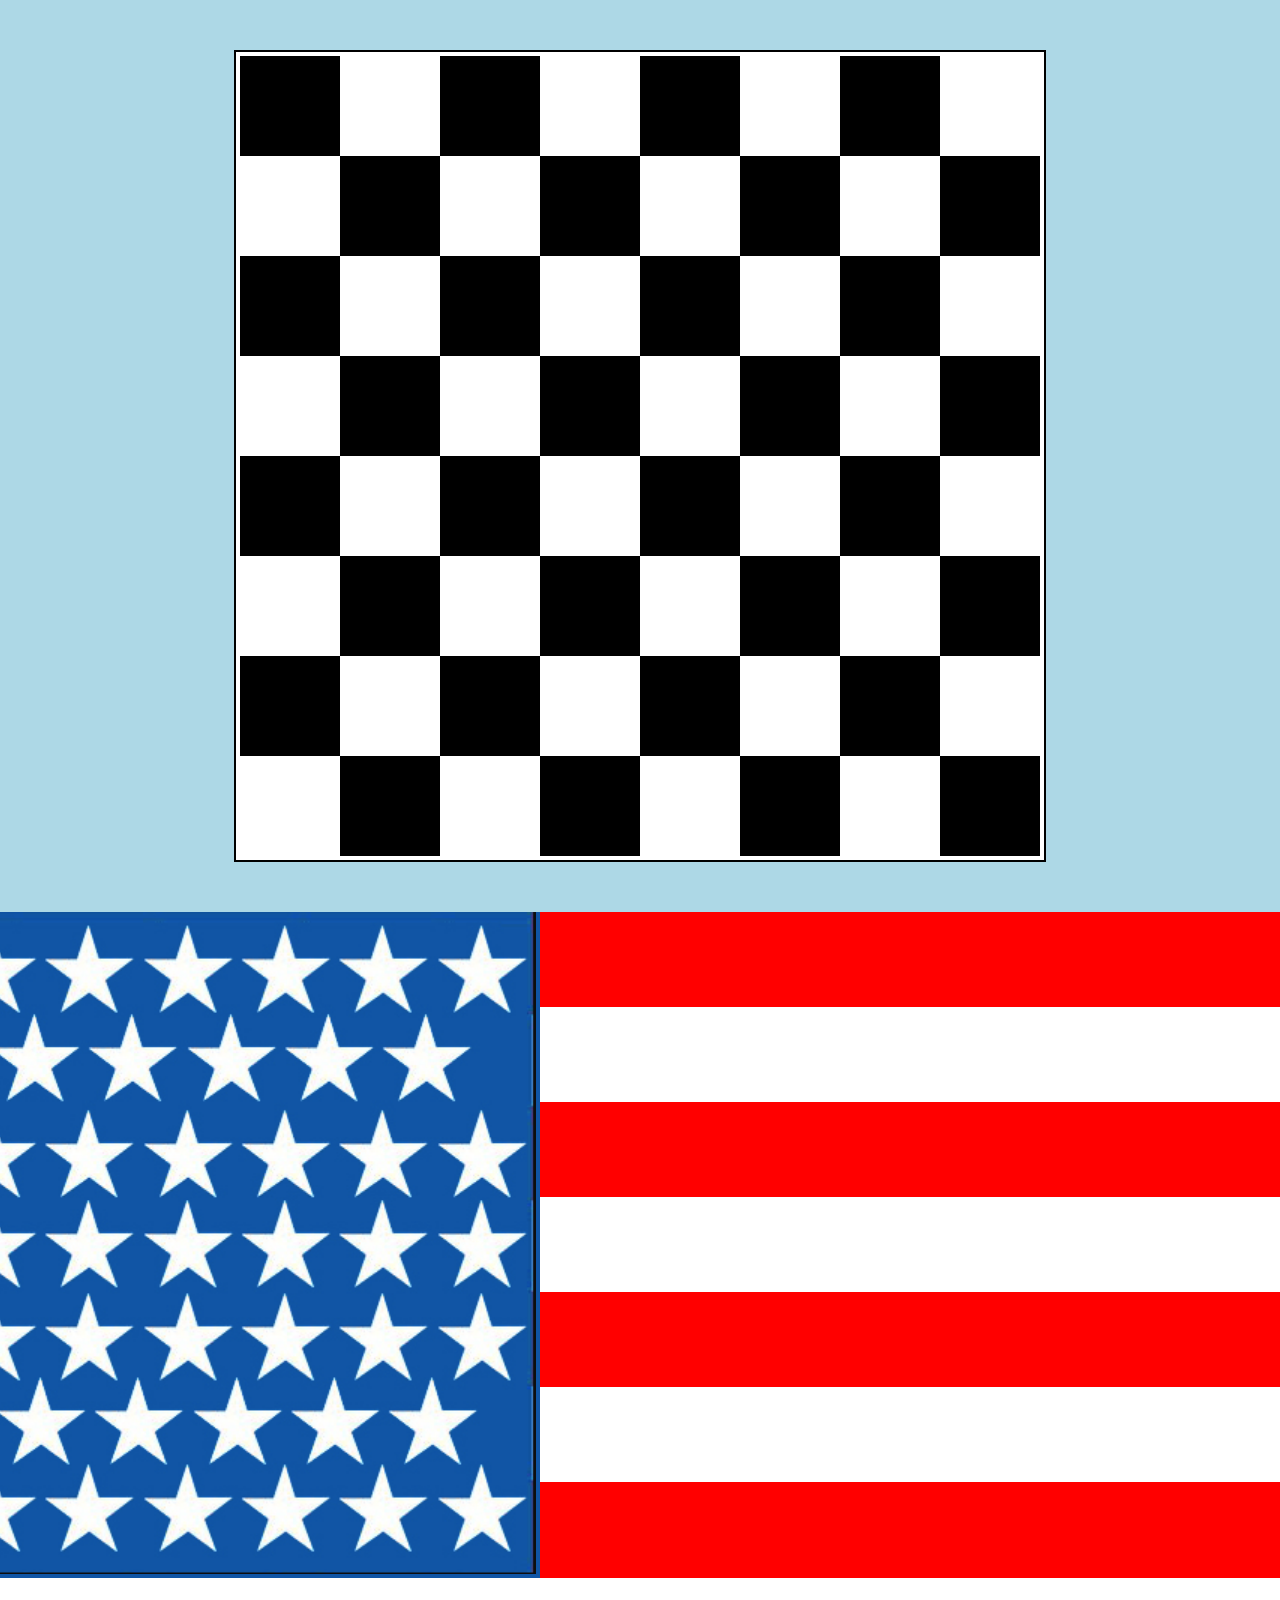
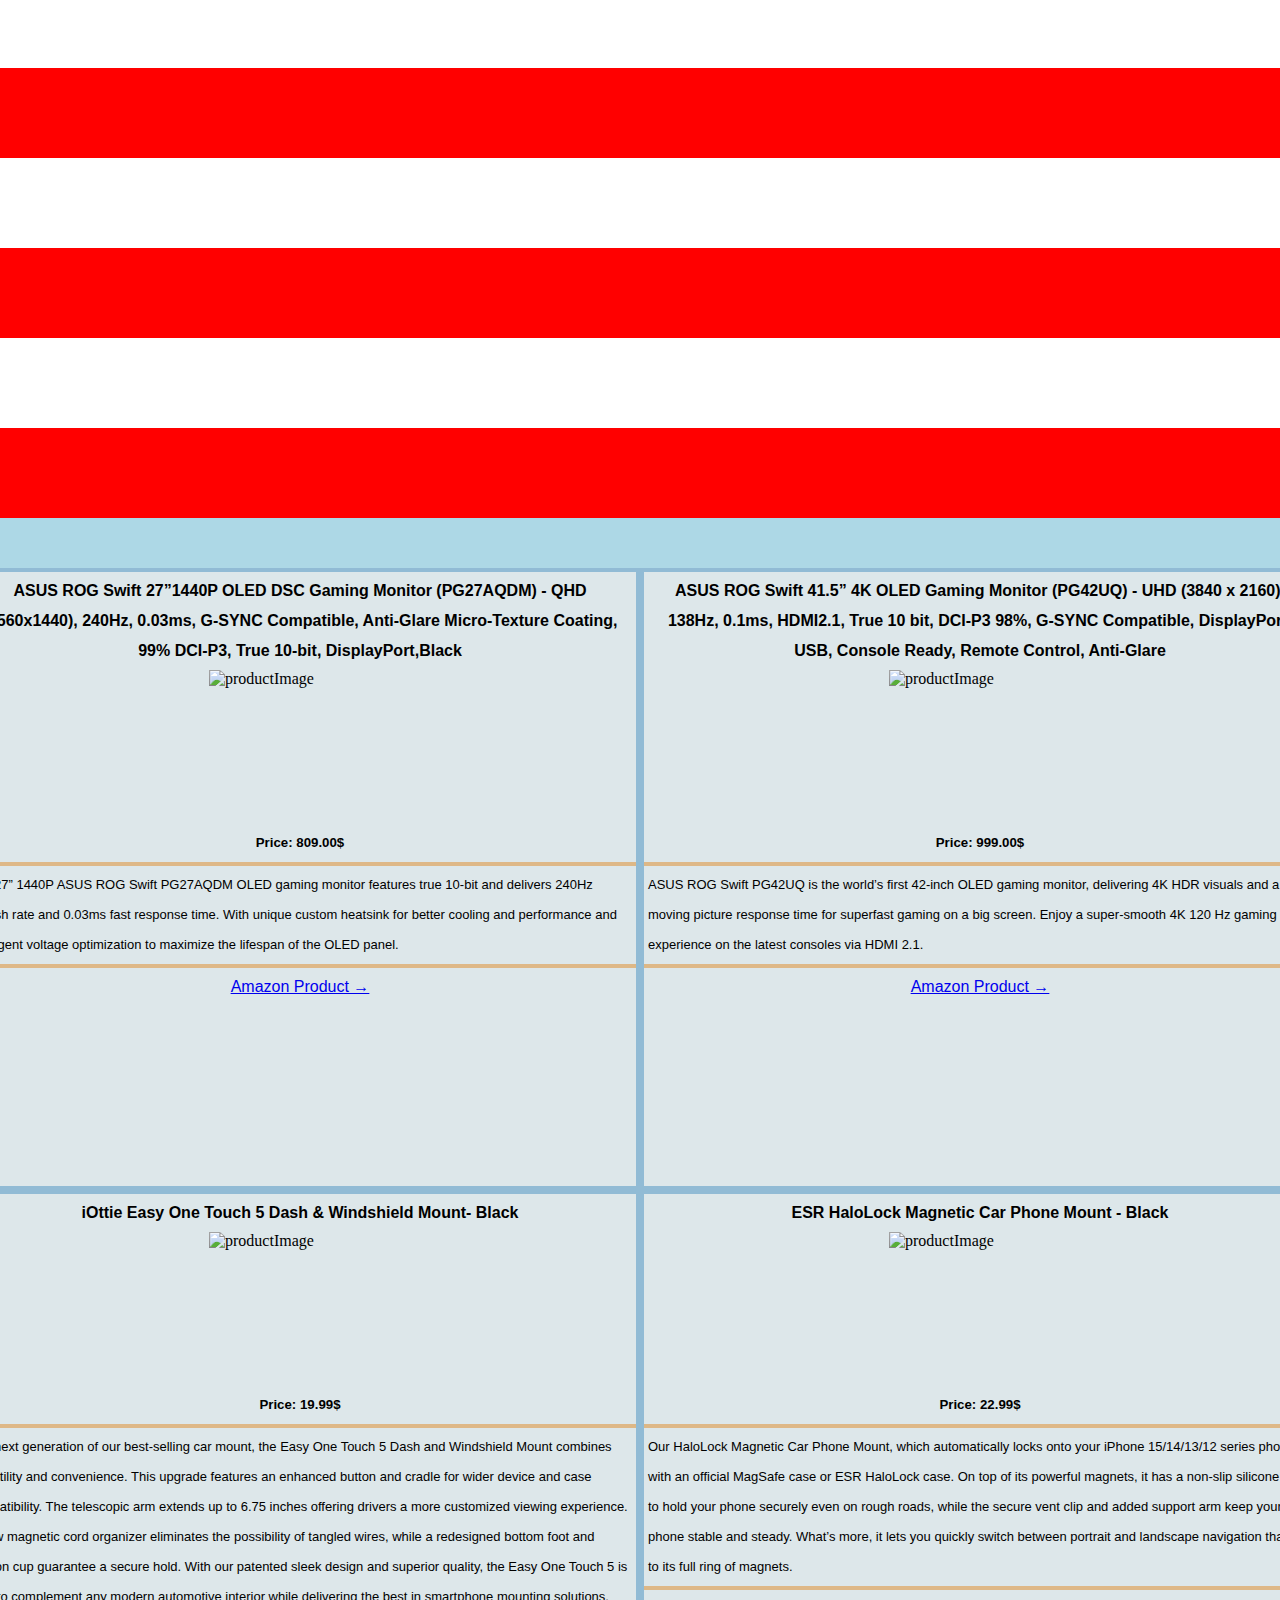
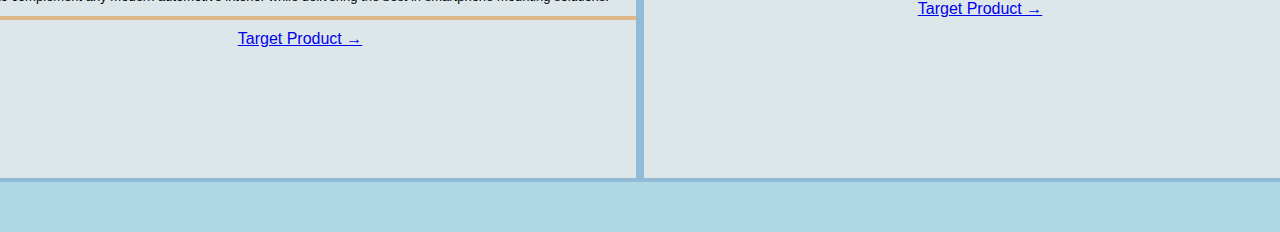
==== index.html @ a72a8251 "first commit" ====
<!DOCTYPE html>
<html lang="en">
<head>
    <meta charset="UTF-8">
    <meta name="viewport" content="width=device-width, initial-scale=1.0">
    <title>Document</title>
    <link rel="stylesheet" href="stylesheet.css">
</head>
<body>
    <div id="gridHolder">

        <div class="black"></div>
        <div class="white"></div>
        <div class="black"></div>
        <div class="white"></div>
        <div class="black"></div>
        <div class="white"></div>
        <div class="black"></div>
        <div class="white"></div>
        
        <div class="white"></div>
        <div class="black"></div>
        <div class="white"></div>
        <div class="black"></div>
        <div class="white"></div>
        <div class="black"></div>
        <div class="white"></div>
        <div class="black"></div>

        <div class="black"></div>
        <div class="white"></div>
        <div class="black"></div>
        <div class="white"></div>
        <div class="black"></div>
        <div class="white"></div>
        <div class="black"></div>
        <div class="white"></div>

        <div class="white"></div>
        <div class="black"></div>
        <div class="white"></div>
        <div class="black"></div>
        <div class="white"></div>
        <div class="black"></div>
        <div class="white"></div>
        <div class="black"></div>

        <div class="black"></div>
        <div class="white"></div>
        <div class="black"></div>
        <div class="white"></div>
        <div class="black"></div>
        <div class="white"></div>
        <div class="black"></div>
        <div class="white"></div>

        <div class="white"></div>
        <div class="black"></div>
        <div class="white"></div>
        <div class="black"></div>
        <div class="white"></div>
        <div class="black"></div>
        <div class="white"></div>
        <div class="black"></div>

        <div class="black"></div>
        <div class="white"></div>
        <div class="black"></div>
        <div class="white"></div>
        <div class="black"></div>
        <div class="white"></div>
        <div class="black"></div>
        <div class="white"></div>

        <div class="white"></div>
        <div class="black"></div>
        <div class="white"></div>
        <div class="black"></div>
        <div class="white"></div>
        <div class="black"></div>
        <div class="white"></div>
        <div class="black"></div>

    </div>
    <table id="flag">
        <tr>
            <th rowspan="7" >
                <img src="stars (2).png" alt="50 stars">
            </th>
            <th class="LRed"></th>
        </tr>
        <tr>
            <td></td>
        </tr>
        <tr>
            <td class="LRed"></td>
        </tr>
        <tr>
            <td ></td>
        </tr>
        <tr>
            <td class="LRed"></td>
        </tr>
        <tr>
            <td></td>
        </tr>
        <tr>
            <td class="LRed"></td>
        </tr>
        <div> <!--Holds bottom flag stripes-->
            <tr>
                <td colspan="2" ></td>
            </tr>
            <tr>
                <td class="LRed" colspan="2" ></td>
            </tr>
            <tr>
                <td colspan="2" ></td>
            </tr>
            <tr>
                <td class="LRed" colspan="2" ></td>
            </tr>
            <tr>
                <td colspan="2" ></td>
            </tr>
            <tr>
                <td class="LRed" colspan="2" ></td>
            </tr>
        </div>
    </table>

    <div id="productGrid" >
        <div id="P1">
            <h4>JONSBO D41 MESH SC Black ATX Computer Case with Screen, ATX Motherboard PC Case/Support RTX 4090(335-400mm) GPU 360/280AIO,Power ATX/SFX: 100mm-220mm Multiple Tool-Free Design,Black</h4>
            <img src="https://m.media-amazon.com/images/I/7111nfbQIpL._AC_SX466_.jpg" alt="productImage">
            <h5>Price: 157.90$</h5>
            <p>
                Note : If the screen has compatibility problems during installation, please contact customer service for solutions. (AIDA64 software needs to be purchased by users)
D41 "Pine cone" series-Mesh Screen ATX PC CASE ,Computer Case Size :H407*W205*D452mm
Motherboard : ATX/MATX motherboard
Air cooler:168mm high-order / [Support AIO]:360/280/240 (Top) 360/240 (Bottom)
GPU:335-400mm [PSU]: ATX/SFX:100-220mm L max
            </p>
            <a href="https://www.amazon.com/D41-Computer-Mainboard-Support-335-400mm/dp/B0BQJ68G5K/ref=sr_1_2_sspa?crid=2MWH89O75BK4S&dib=eyJ2IjoiMSJ9.[base64].QCuR4BpQ4I6G1hIGK-1WYgpMbHZTT0V0t37l5tpDilo&dib_tag=se&keywords=pc%2Bcases&qid=1713499381&sprefix=pc%2Bcases%2Caps%2C92&sr=8-2-spons&sp_csd=d2lkZ2V0TmFtZT1zcF9hdGY&th=1" >Amazon Product &rightarrow;</a>
        </div>
        <div id="P2">
            <h4>ASUS ROG Swift 27”1440P OLED DSC Gaming Monitor (PG27AQDM) - QHD (2560x1440), 240Hz, 0.03ms, G-SYNC Compatible, Anti-Glare Micro-Texture Coating, 99% DCI-P3, True 10-bit, DisplayPort,Black</h4>
            <img src="https://m.media-amazon.com/images/I/71PGYEFoiuL._AC_SX466_.jpg" alt="productImage">
            <h5>Price: 809.00$</h5>
            <p>
                The 27” 1440P ASUS ROG Swift PG27AQDM OLED gaming monitor features true 10-bit and delivers 240Hz refresh rate and 0.03ms fast response time. With unique custom heatsink for better cooling and performance and intelligent voltage optimization to maximize the lifespan of the OLED panel.
            </p>
            <a href="https://www.amazon.com/ASUS-Swift-Gaming-Monitor-PG27AQDM/dp/B0BZRBYLP1?ref_=Oct_DLandingS_D_4c0e8396_5&th=1" >Amazon Product &rightarrow;</a>
        </div>
        <div id="P3">
            <h4>ASUS ROG Swift 41.5” 4K OLED Gaming Monitor (PG42UQ) - UHD (3840 x 2160), 138Hz, 0.1ms, HDMI2.1, True 10 bit, DCI-P3 98%, G-SYNC Compatible, DisplayPort, USB, Console Ready, Remote Control, Anti-Glare</h4>
            <img src="https://m.media-amazon.com/images/I/910P2G2Nf-L._AC_SX466_.jpg" alt="productImage">
            <h5>Price: 999.00$</h5>
            <p>
                ASUS ROG Swift PG42UQ is the world’s first 42-inch OLED gaming monitor, delivering 4K HDR visuals and a 1ms moving picture response time for superfast gaming on a big screen. Enjoy a super-smooth 4K 120 Hz gaming experience on the latest consoles via HDMI 2.1.
            </p>
            <a href="https://www.amazon.com/ASUS-Swift-Gaming-Monitor-PG42UQ/dp/B0BBSV1LK5?ref_=Oct_DLandingS_D_4c0e8396_14&th=1" >Amazon Product &rightarrow;</a>
        </div>
        <div id="P4">
            <h4>Intex PureSpa Plus 6 Person Portable Inflatable Square Hot Tub Spa with 190 Bubble Jets and Built In Heater Pump</h4>
            <img src="https://target.scene7.com/is/image/Target/GUEST_47d8d21c-d533-4de1-a53d-e4fa195ba556?wid=1200&hei=1200&qlt=80&fmt=webp" alt="productImage">
            <h5>Price: 679.99$</h5>
            <p>
                Let your worries bubble away as you unwind in the Intex PureSpa Plus Portable Inflatable Hot Tub. The PureSpa provides relaxation at the touch of a button with its easy-to-use wireless, removable control panel and Intex Link Spa Management for remote control. High-powered bubble jets surround the interior of the spa while the heating system adjusts to fit your preferences. 1 built-in color-changing LED light, headrests, and a built-in hard water treatment system that stops calcium buildup to keep your spa comfortable. The included spa cover is up to 50-percent more energy efficient than standard covers and protects the spa from damage. Set up is easy and ready for water in just about 20 minutes with FastFill inflation. Package includes tub, energy-efficient cover, electronic control unit with heater, air blower/filtration pump/hard water system/saltwater sanitation, FastFill inflation system, 2 headrests, 1 LED light, thermal ground cloth, carry bag, 4 filter cartridges, and test strip. If you've always wanted a hot tub without permanently taking up space on your patio, this PureSpa Plus hot tub is a relaxation game-changer.
            </p>
            <a href="https://www.target.com/p/intex-purespa-plus-6-person-portable-inflatable-square-hot-tub-spa-with-190-bubble-jets-and-built-in-heater-pump/-/A-87716352?preselect=84821923#lnk=sametab" >Target Product &rightarrow;</a>
        </div>
        <div id="P5">
            <h4>Schwinn Roanoke 29" Adult Step Over Electric Mountain Bike - Teal</h4>
            <img src="https://target.scene7.com/is/image/Target/GUEST_815577e6-a37c-40b7-a6cf-c5a6e560f3e9?wid=1200&hei=1200&qlt=80&fmt=webp" alt="productImage">
            <h5>Price: 1,199.99$</h5>
            <p>
                The Roanoke mountain electric bike by Schwinn lets you explore more than ever before. Take on new singletrack trails or just cruise around town – you can do it all without worrying about long distances or steep hills. The Roanoke features a 500-watt brushless hub-drive pedal assist motor that gives you a boost while you pedal, up to 20 mph. Choose between several levels of assistance, or ride without it completely – you’re always in control. You can also use the throttle to accelerate without using the pedals, up to 20 MPH. The 540-watt-hour internal downtube battery lasts for approximately 35 miles on a single charge, depending on conditions. Easily recharge in 4 hours with a standard household outlet and included charging cable. The Roanoke also features an aluminum frame with suspension fork, 7-speed drivetrain, and mechanical disc brakes. Like all Schwinn e-bikes, the Roanoke comes with a 2-year warranty on the battery and electric assist parts, and a lifetime warranty on the frame and fork. Power up your adventure with the Roanoke by Schwinn.
            </p>
            <a href="https://www.target.com/p/schwinn-roanoke-29-34-adult-step-over-electric-mountain-bike-teal/-/A-89538613#lnk=sametab" >Target Product &rightarrow;</a>
        </div>
        <div id="P6">
            <h4>iOttie Easy One Touch 5 Dash & Windshield Mount- Black</h4>
            <img src="https://target.scene7.com/is/image/Target/GUEST_9ac80865-a00d-416d-8f42-c12de88841bc?wid=1200&hei=1200&qlt=80&fmt=webp" alt="productImage">
            <h5>Price: 19.99$</h5>
            <p>
                The next generation of our best-selling car mount, the Easy One Touch 5 Dash and Windshield Mount combines versatility and convenience. This upgrade features an enhanced button and cradle for wider device and case compatibility.

The telescopic arm extends up to 6.75 inches offering drivers a more customized viewing experience. A new magnetic cord organizer eliminates the possibility of tangled wires, while a redesigned bottom foot and suction cup guarantee a secure hold.

With our patented sleek design and superior quality, the Easy One Touch 5 is sure to complement any modern automotive interior while delivering the best in smartphone mounting solutions.
            </p>
            <a href="https://www.target.com/p/iottie-easy-one-touch-5-dash-38-windshield-mount-black/-/A-81913914#lnk=sametab" >Target Product &rightarrow;</a>
        </div>
        <div id="P7">
            <h4>ESR HaloLock Magnetic Car Phone Mount - Black</h4>
            <img src="https://target.scene7.com/is/image/Target/GUEST_336896fd-e600-4435-b511-1037d095840a?wid=1200&hei=1200&qlt=80&fmt=webp" alt="productImage">
            <h5>Price: 22.99$</h5>
            <p>
                Our HaloLock Magnetic Car Phone Mount, which automatically locks onto your iPhone 15/14/13/12 series phone with an official MagSafe case or ESR HaloLock case. On top of its powerful magnets, it has a non-slip silicone ring to hold your phone securely even on rough roads, while the secure vent clip and added support arm keep your phone stable and steady. What’s more, it lets you quickly switch between portrait and landscape navigation thanks to its full ring of magnets.
            </p>
            <a href="https://www.target.com/p/esr-halolock-magnetic-car-phone-mount-black/-/A-91279145#lnk=sametab" >Target Product &rightarrow;</a>
        </div>
        <div id="P8">
            <h4>Paper Mate Ink Joy Gel Pens 0.7mm Medium Tip</h4>
            <img src="https://target.scene7.com/is/image/Target/GUEST_10e4c009-7fac-4d17-b311-bb38be1fd050?wid=1200&hei=1200&qlt=80&fmt=webp" alt="productImage">
            <h5>Price: 9.99$</h5>
            <p>
                Spread joy (not smears) with Paper Mate ink joy gel pens. With vivid gel ink that dries 3x faster* for reduced smearing, it's like a party on the page where smudges aren’t invited. Brilliant color ensures your writing will be bright and filled with fun. Fully wrapped with a comfort grip, these gel pens have a smooth style that keeps the joy flowing as fast as your thoughts. *Vs Pilot G2 based on average dry times of black, Blue, Red and Green. Individual dry times may vary by color.
            </p>
            <a href="https://www.target.com/p/paper-mate-ink-joy-gel-pens-0-7mm-medium-tip/-/A-86093500?preselect=81278288#lnk=sametab" >Target Product &rightarrow;</a>
        </div>
    </div>
</body>
</html>
---- stylesheet.css ----
* {
    margin: 0;
    padding: 0;
}

html {
    height: auto;
    width: 100%;
    scroll-behavior: smooth;
}

body {
    height: 100%;
    width: 100%;
    display: flex;
    flex-direction: column;
    justify-content: center;
    align-items: center;
    background-color: lightblue;
}

#gridHolder {
    height: 800px;
    width: 800px;
    display: grid;/*grid default*/
    background-color: white;
    border: 2.5px solid black;
    grid-template: repeat(8, 100px) / repeat(8, 100px);
    padding: 4px;
    margin: 50px;
}

.black {
    background-color: black;
    border: 2.5px solid black;
}
.white {
    background-color: white;
    border: 2.5px solid white;
}
/* 
.star {
    height: 100%;
    width: 100%;
    display: flex;
    justify-content: center;
    align-items: center;
    background-color: blue;
    color: white;
    font-size: 80px;
}

#starDiv {
    display: grid;
    background-color: transparent;
    grid-template: 100px 100px repeat(3, 100px) 100px 100px / repeat(9, 100px);
    justify-content: start;
    align-items: center;
}

#group1 {
    grid-row: 2;
    grid-column-start: 1;
    grid-column-end: 10;
}

#group2 {
    grid-row: 6;
    grid-column-start: 1;
    grid-column-end: 10;
} */

#flag {
    height: 925px;
    width: 2000px;
    border-spacing: 0;
    background-color: white;
    margin-bottom: 50px;
}

#flag > tbody > tr > th > img {
    width: 99%;
}

#flag > tbody > tr {
    height: 90px;
    width: 100px;
}

#flag > tbody > tr > th:first-child{
    width: 45%;
    background-color: rgb(16,85,165);
}

.LRed {
    background-color: red;
}

#productGrid {
    display: grid;
    grid-template: repeat(2, auto) / repeat(4, 680px);
    grid-template-areas: "P1 P2 P3 P4" "P5 P6 P7 P8";
    margin-bottom: 50px;
}

#P1 {
    grid-area: P1;
}
#P2 {
    grid-area: P2;
}
#P3 {
    grid-area: P3;
}
#P4 {
    grid-area: P4;
}
#P5 {
    grid-area: P5;
}
#P6 {
    grid-area: P6;
}
#P7 {
    grid-area: P7;
}
#P8 {
    grid-area: P8;
}

#productGrid > div {
    display: flex;
    flex-direction: column;
    border: 4px solid rgb(145, 187, 213);
    background-color: rgba(235, 235, 235, 0.781);
    align-items: center;
}

#productGrid > div > img {
    height: 154px;
    width: 182px;
}

h4, h5, p, a {
    font-family: Arial, Helvetica, sans-serif;
    padding: 4px;
    line-height: 30px;
}
p {
    font-size: small;
    border-top: 4px solid burlywood;
    border-bottom: 4px solid burlywood;
}
h4, h5, a {
    text-align: center;
}

#done {
    /*display: none;*/
}
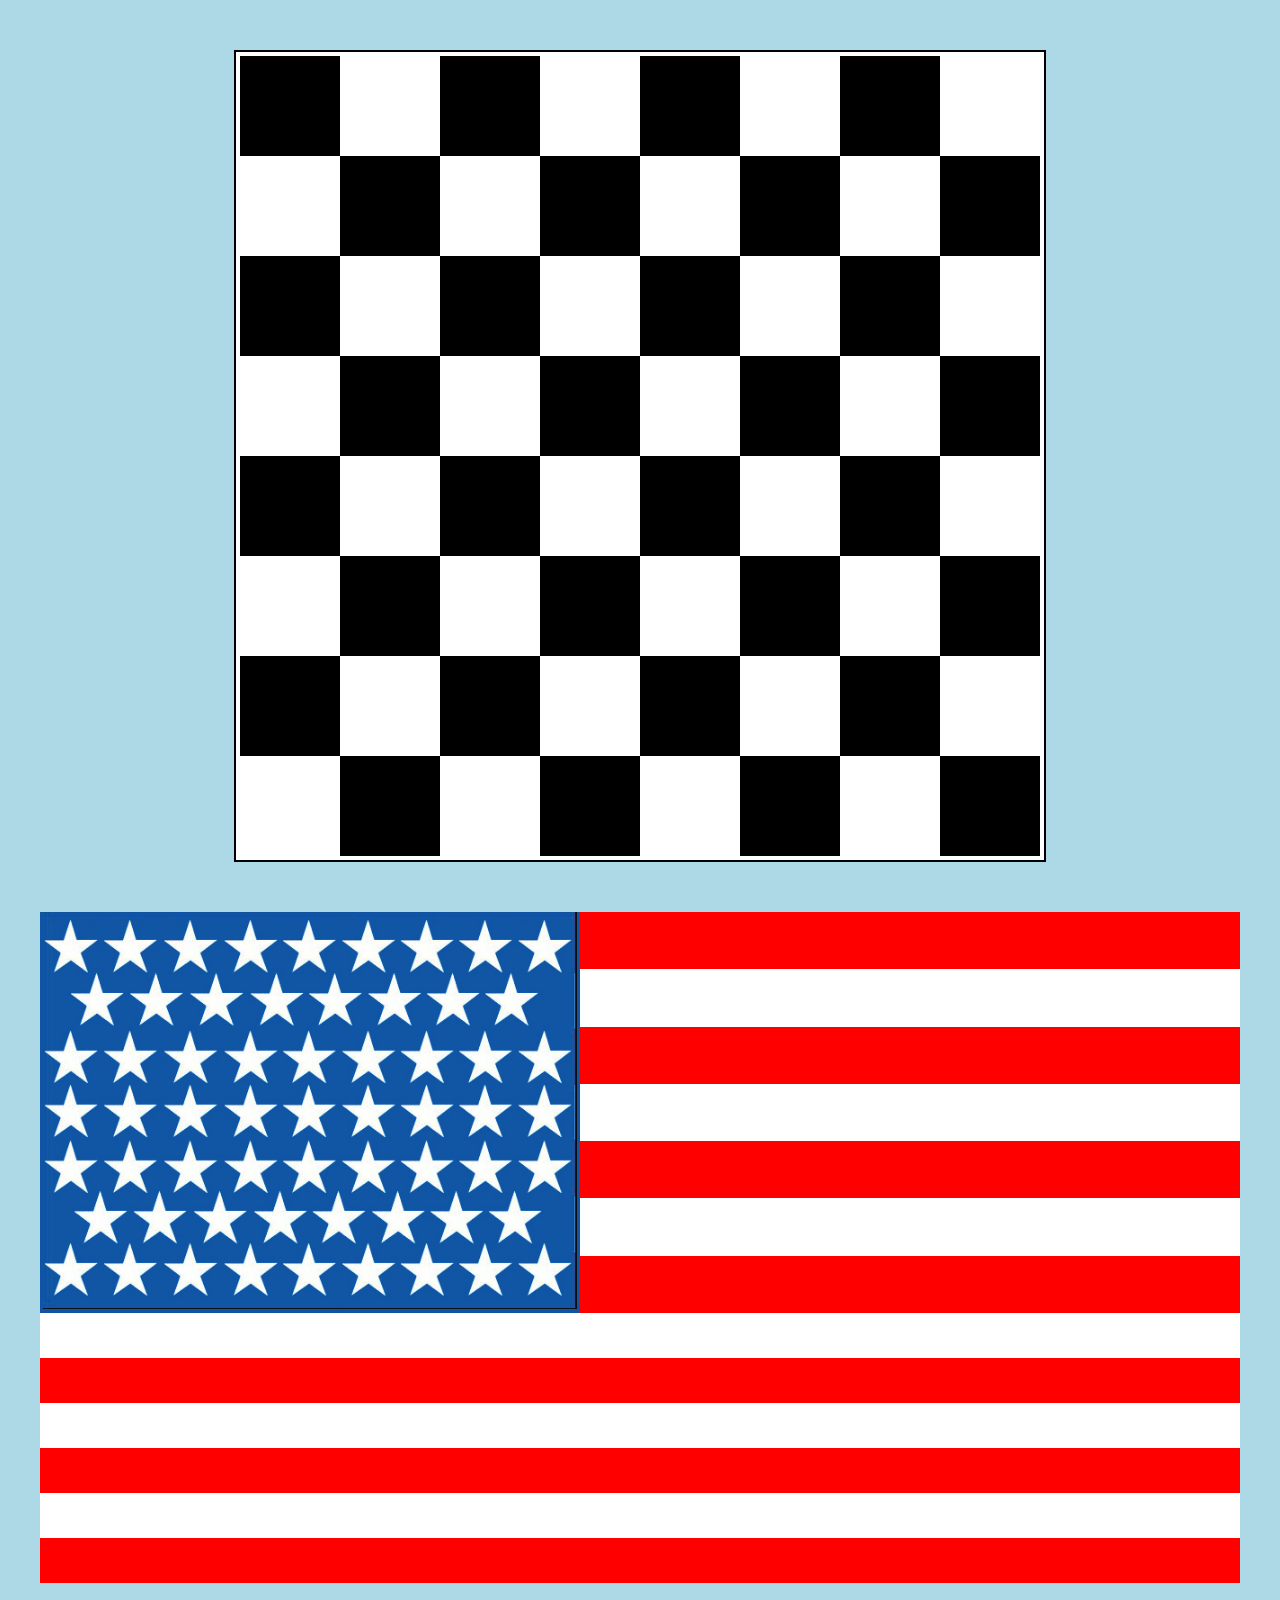
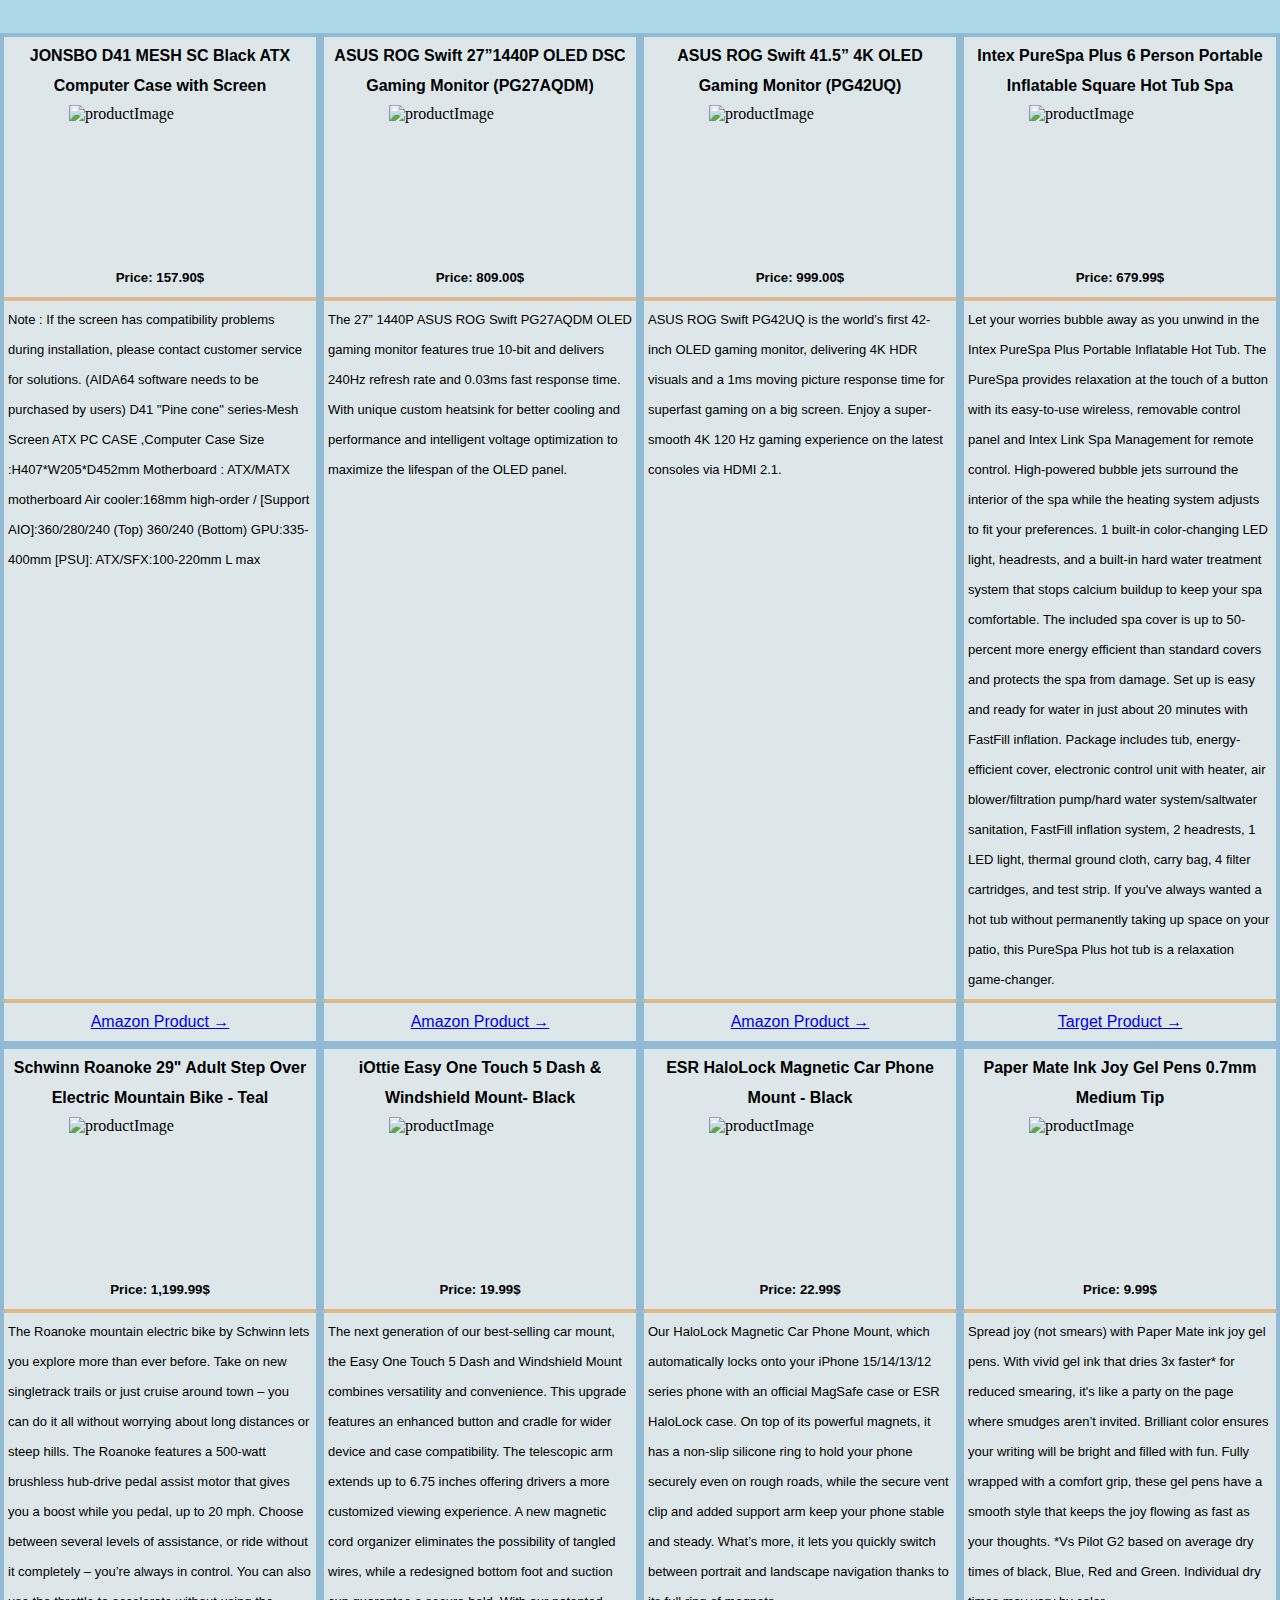
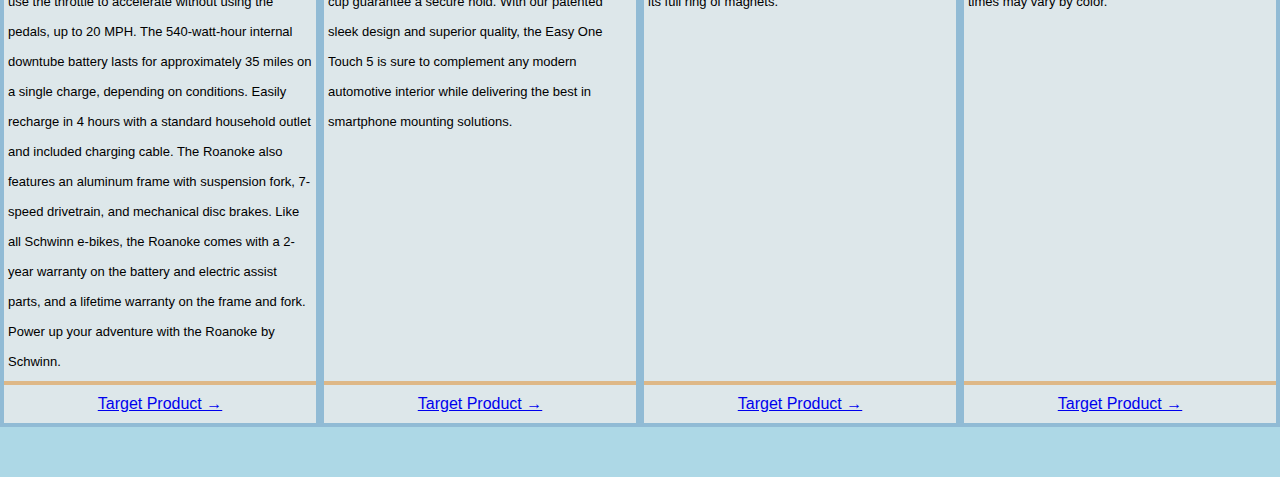
==== commit 34810ecc: "Responsive Design" ====
--- a/index.html
+++ b/index.html
@@ -131,7 +131,7 @@
 
     <div id="productGrid" >
         <div id="P1">
-            <h4>JONSBO D41 MESH SC Black ATX Computer Case with Screen, ATX Motherboard PC Case/Support RTX 4090(335-400mm) GPU 360/280AIO,Power ATX/SFX: 100mm-220mm Multiple Tool-Free Design,Black</h4>
+            <h4>JONSBO D41 MESH SC Black ATX Computer Case with Screen</h4>
             <img src="https://m.media-amazon.com/images/I/7111nfbQIpL._AC_SX466_.jpg" alt="productImage">
             <h5>Price: 157.90$</h5>
             <p>
@@ -144,7 +144,7 @@
             <a href="https://www.amazon.com/D41-Computer-Mainboard-Support-335-400mm/dp/B0BQJ68G5K/ref=sr_1_2_sspa?crid=2MWH89O75BK4S&dib=eyJ2IjoiMSJ9.[base64].QCuR4BpQ4I6G1hIGK-1WYgpMbHZTT0V0t37l5tpDilo&dib_tag=se&keywords=pc%2Bcases&qid=1713499381&sprefix=pc%2Bcases%2Caps%2C92&sr=8-2-spons&sp_csd=d2lkZ2V0TmFtZT1zcF9hdGY&th=1" >Amazon Product &rightarrow;</a>
         </div>
         <div id="P2">
-            <h4>ASUS ROG Swift 27”1440P OLED DSC Gaming Monitor (PG27AQDM) - QHD (2560x1440), 240Hz, 0.03ms, G-SYNC Compatible, Anti-Glare Micro-Texture Coating, 99% DCI-P3, True 10-bit, DisplayPort,Black</h4>
+            <h4>ASUS ROG Swift 27”1440P OLED DSC Gaming Monitor (PG27AQDM)</h4>
             <img src="https://m.media-amazon.com/images/I/71PGYEFoiuL._AC_SX466_.jpg" alt="productImage">
             <h5>Price: 809.00$</h5>
             <p>
@@ -153,7 +153,7 @@
             <a href="https://www.amazon.com/ASUS-Swift-Gaming-Monitor-PG27AQDM/dp/B0BZRBYLP1?ref_=Oct_DLandingS_D_4c0e8396_5&th=1" >Amazon Product &rightarrow;</a>
         </div>
         <div id="P3">
-            <h4>ASUS ROG Swift 41.5” 4K OLED Gaming Monitor (PG42UQ) - UHD (3840 x 2160), 138Hz, 0.1ms, HDMI2.1, True 10 bit, DCI-P3 98%, G-SYNC Compatible, DisplayPort, USB, Console Ready, Remote Control, Anti-Glare</h4>
+            <h4>ASUS ROG Swift 41.5” 4K OLED Gaming Monitor (PG42UQ)</h4>
             <img src="https://m.media-amazon.com/images/I/910P2G2Nf-L._AC_SX466_.jpg" alt="productImage">
             <h5>Price: 999.00$</h5>
             <p>
@@ -162,7 +162,7 @@
             <a href="https://www.amazon.com/ASUS-Swift-Gaming-Monitor-PG42UQ/dp/B0BBSV1LK5?ref_=Oct_DLandingS_D_4c0e8396_14&th=1" >Amazon Product &rightarrow;</a>
         </div>
         <div id="P4">
-            <h4>Intex PureSpa Plus 6 Person Portable Inflatable Square Hot Tub Spa with 190 Bubble Jets and Built In Heater Pump</h4>
+            <h4>Intex PureSpa Plus 6 Person Portable Inflatable Square Hot Tub Spa</h4>
             <img src="https://target.scene7.com/is/image/Target/GUEST_47d8d21c-d533-4de1-a53d-e4fa195ba556?wid=1200&hei=1200&qlt=80&fmt=webp" alt="productImage">
             <h5>Price: 679.99$</h5>
             <p>
--- a/stylesheet.css
+++ b/stylesheet.css
@@ -14,7 +14,6 @@
     width: 100%;
     display: flex;
     flex-direction: column;
-    justify-content: center;
     align-items: center;
     background-color: lightblue;
 }
@@ -98,7 +97,7 @@
 
 #productGrid {
     display: grid;
-    grid-template: repeat(2, auto) / repeat(4, 680px);
+    grid-template: repeat(2, auto) / repeat(4, auto);
     grid-template-areas: "P1 P2 P3 P4" "P5 P6 P7 P8";
     margin-bottom: 50px;
 }
@@ -150,11 +149,112 @@
     font-size: small;
     border-top: 4px solid burlywood;
     border-bottom: 4px solid burlywood;
+    flex-grow: 1;
 }
 h4, h5, a {
     text-align: center;
 }
 
-#done {
-    /*display: none;*/
-}+/* Phones */
+@media (min-width: 200px){
+    #flag {
+    height: 323.75px;
+    width: 700px;
+    margin-bottom: 20px;
+    }
+
+    #flag > tbody > tr {
+        height: 31.5px;
+        width: 35px;
+    }
+
+    #productGrid {
+        margin-bottom: 20px;
+    }
+}
+
+/* Tablets */
+@media (min-width: 950px){
+    #flag {
+    height: 416.25px;
+    width: 900px;
+    margin-bottom: 25px;
+    }
+
+    #flag > tbody > tr {
+        height: 40.5px;
+        width: 45px;
+    }
+
+    #productGrid {
+        margin-bottom: 25px;
+    }
+}
+@media (max-width: 850px){
+    #gridHolder {
+        height: 400px;
+        width: 400px;
+        grid-template: repeat(8, 50px) / repeat(8, 50px);
+    } 
+} 
+
+/* Monitor */
+@media (min-width: 1250px){
+    #flag {
+    height: 555px;
+    width: 1200px;
+    margin-bottom: 50px;
+    }
+
+    #flag > tbody > tr {
+        height: 45px;
+        width: 60px;
+    }
+
+    #productGrid {
+        margin-bottom: 50px;
+    }
+}
+@media (max-width: 1250px){
+    #gridHolder {
+        height: 600px;
+        width: 600px;
+        grid-template: repeat(8, 75px) / repeat(8, 75px);
+    } 
+} 
+
+/* Large monitor */
+@media (min-width: 1500px){
+    #flag {
+    height: 693.75px;
+    width: 1500px;
+    margin-bottom: 50px;
+    }
+
+    #flag > tbody > tr {
+        height: 67.5px;
+        width: 75px;
+    }
+
+    #productGrid {
+        margin-bottom: 50px;
+    }
+}
+
+/* Extra large monitor */
+@media (min-width: 2000px){
+    #flag {
+    height: 925px;
+    width: 2000px;
+    margin-bottom: 50px;
+    }
+
+    #flag > tbody > tr {
+        height: 90px;
+        width: 100px;
+    }
+
+    #productGrid {
+        margin-bottom: 50px;
+    }
+}
